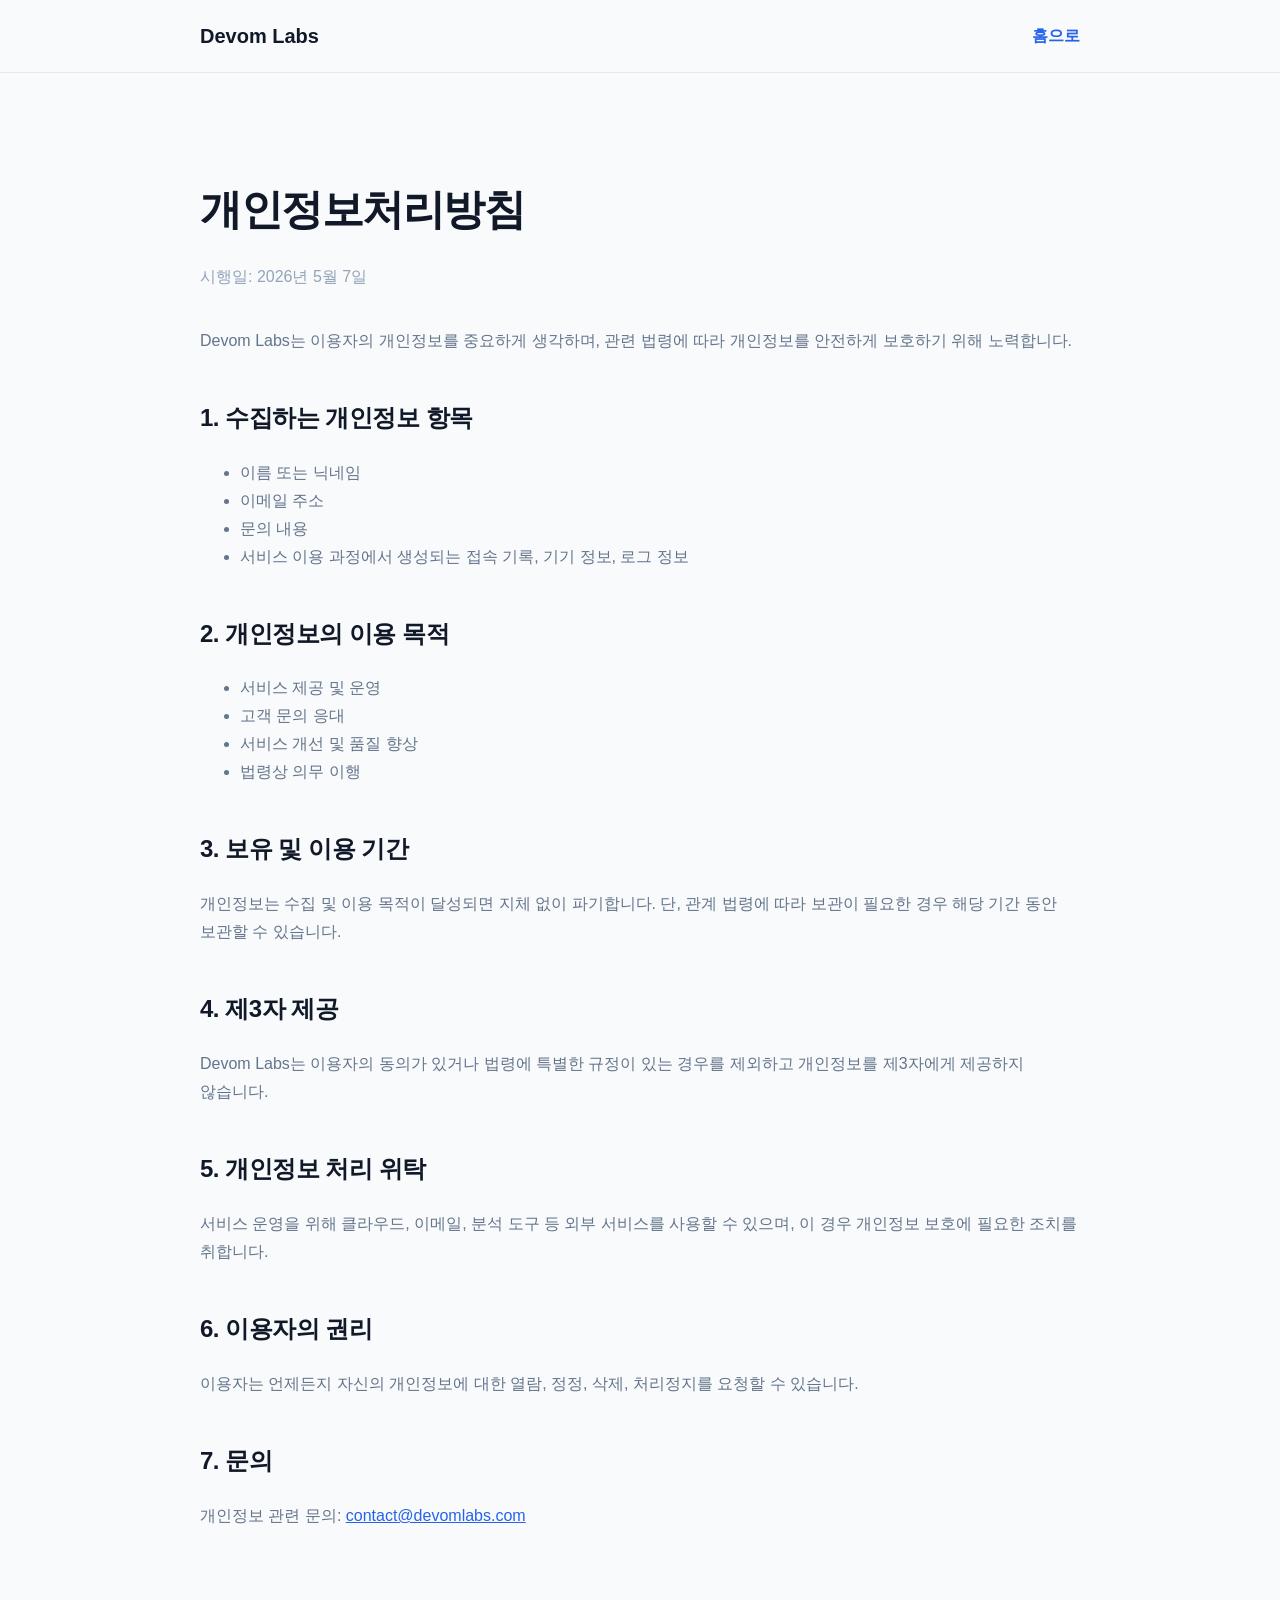
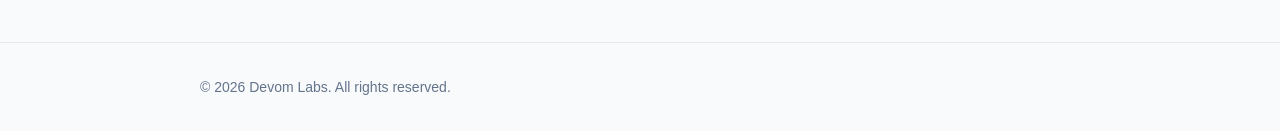
==== privacy/index.html @ fbe01d63 "Initial website" ====
<!-- privacy.html -->
<!DOCTYPE html>
<html lang="ko">
<head>
  <meta charset="UTF-8" />
  <meta name="viewport" content="width=device-width, initial-scale=1.0" />
  <title>개인정보처리방침 | Devom Labs</title>
  <style>
    body { margin:0; font-family:-apple-system,BlinkMacSystemFont,"Segoe UI","Apple SD Gothic Neo","Noto Sans KR",sans-serif; background:#f8fafc; color:#111827; line-height:1.75; word-break:keep-all; }
    .container { width:min(880px,calc(100% - 40px)); margin:0 auto; }
    header { border-bottom:1px solid #e5e7eb; background:rgba(248,250,252,.9); backdrop-filter:blur(14px); }
    .nav { height:72px; display:flex; align-items:center; justify-content:space-between; }
    .brand { font-weight:800; font-size:20px; text-decoration:none; color:#111827; }
    .home { color:#2563eb; text-decoration:none; font-weight:700; }
    main { padding:72px 0 96px; }
    h1 { font-size:42px; letter-spacing:-1.5px; margin-bottom:12px; }
    h2 { margin-top:42px; font-size:24px; letter-spacing:-.5px; }
    p, li { color:#64748b; }
    .date { color:#94a3b8; margin-bottom:36px; }
    a { color:#2563eb; }
    footer { border-top:1px solid #e5e7eb; padding:32px 0; color:#64748b; font-size:14px; }
  </style>
</head>
<body>
<header>
  <div class="container nav">
    <a class="brand" href="/">Devom Labs</a>
    <a class="home" href="/">홈으로</a>
  </div>
</header>

<main class="container">
  <h1>개인정보처리방침</h1>
  <p class="date">시행일: 2026년 5월 7일</p>

  <p>Devom Labs는 이용자의 개인정보를 중요하게 생각하며, 관련 법령에 따라 개인정보를 안전하게 보호하기 위해 노력합니다.</p>

  <h2>1. 수집하는 개인정보 항목</h2>
  <ul>
    <li>이름 또는 닉네임</li>
    <li>이메일 주소</li>
    <li>문의 내용</li>
    <li>서비스 이용 과정에서 생성되는 접속 기록, 기기 정보, 로그 정보</li>
  </ul>

  <h2>2. 개인정보의 이용 목적</h2>
  <ul>
    <li>서비스 제공 및 운영</li>
    <li>고객 문의 응대</li>
    <li>서비스 개선 및 품질 향상</li>
    <li>법령상 의무 이행</li>
  </ul>

  <h2>3. 보유 및 이용 기간</h2>
  <p>개인정보는 수집 및 이용 목적이 달성되면 지체 없이 파기합니다. 단, 관계 법령에 따라 보관이 필요한 경우 해당 기간 동안 보관할 수 있습니다.</p>

  <h2>4. 제3자 제공</h2>
  <p>Devom Labs는 이용자의 동의가 있거나 법령에 특별한 규정이 있는 경우를 제외하고 개인정보를 제3자에게 제공하지 않습니다.</p>

  <h2>5. 개인정보 처리 위탁</h2>
  <p>서비스 운영을 위해 클라우드, 이메일, 분석 도구 등 외부 서비스를 사용할 수 있으며, 이 경우 개인정보 보호에 필요한 조치를 취합니다.</p>

  <h2>6. 이용자의 권리</h2>
  <p>이용자는 언제든지 자신의 개인정보에 대한 열람, 정정, 삭제, 처리정지를 요청할 수 있습니다.</p>

  <h2>7. 문의</h2>
  <p>개인정보 관련 문의: <a href="mailto:contact@devomlabs.com">contact@devomlabs.com</a></p>
</main>

<footer>
  <div class="container">© 2026 Devom Labs. All rights reserved.</div>
</footer>
</body>
</html>
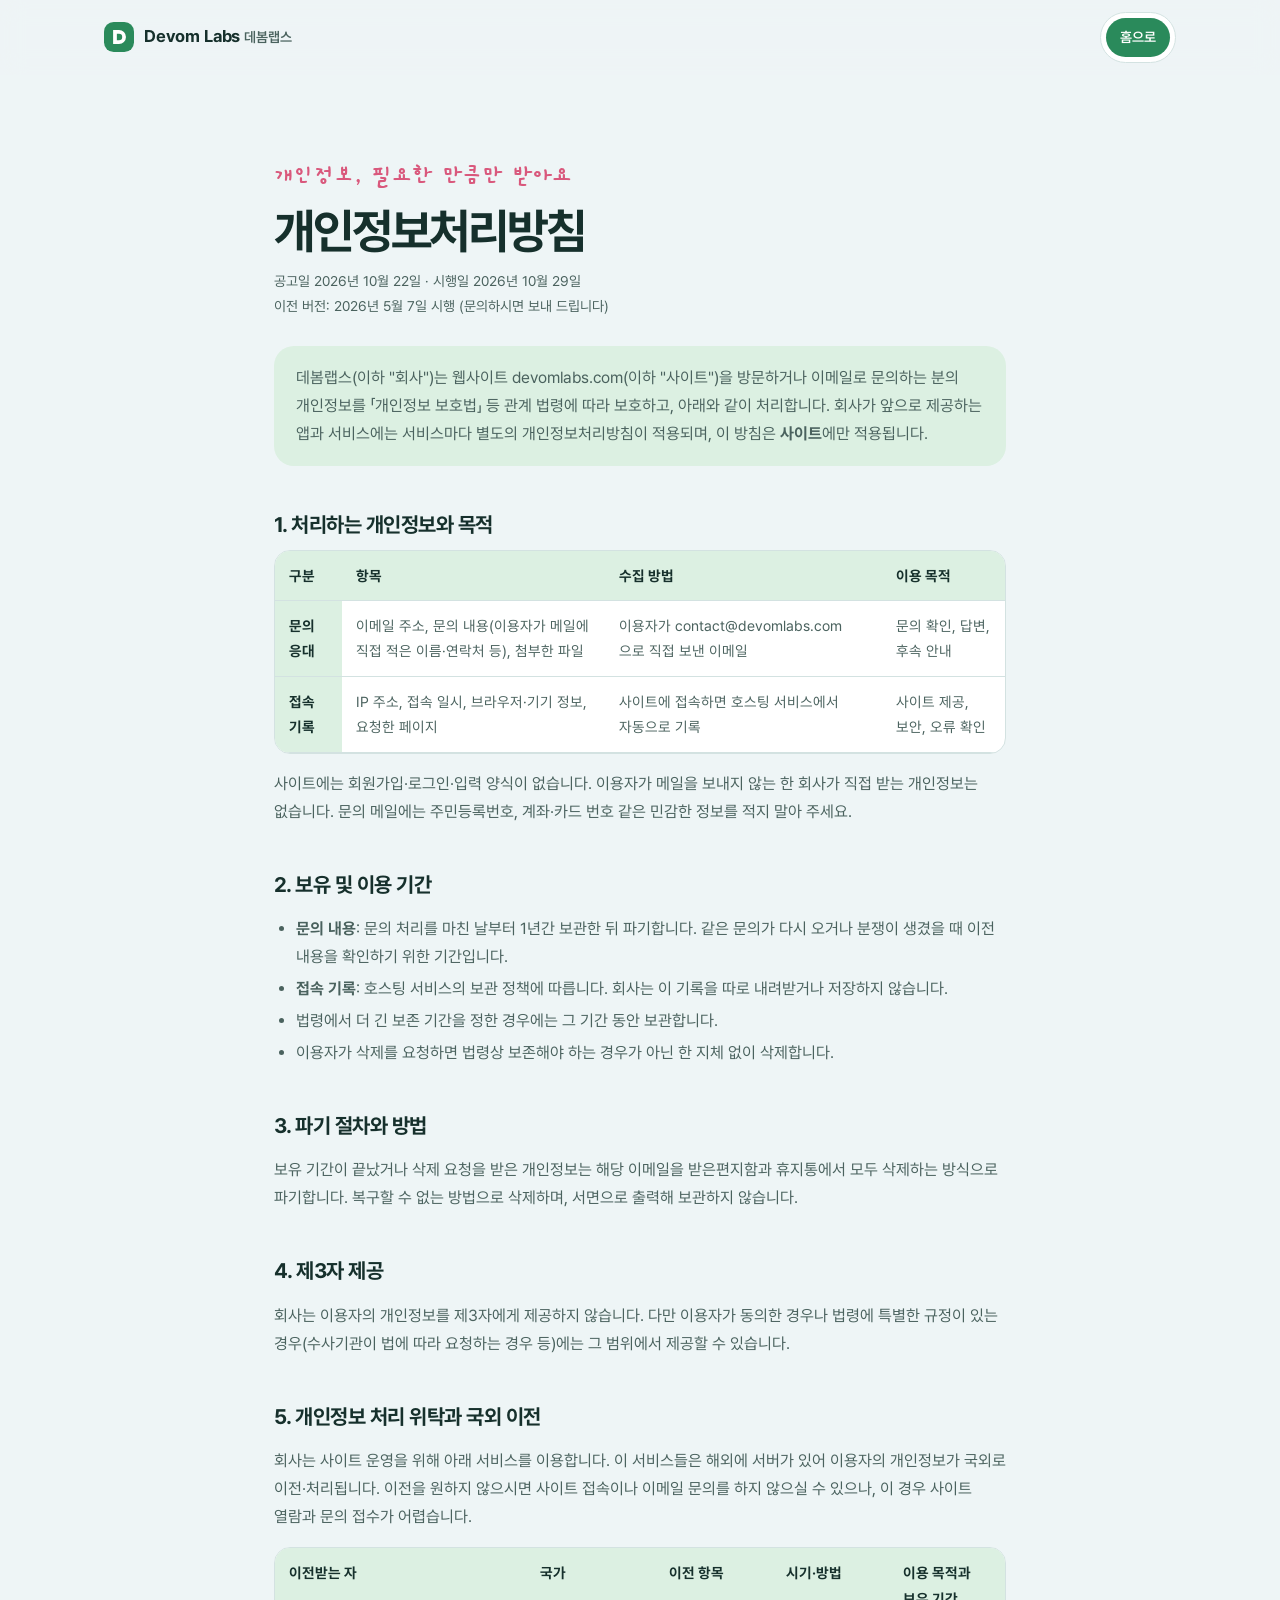
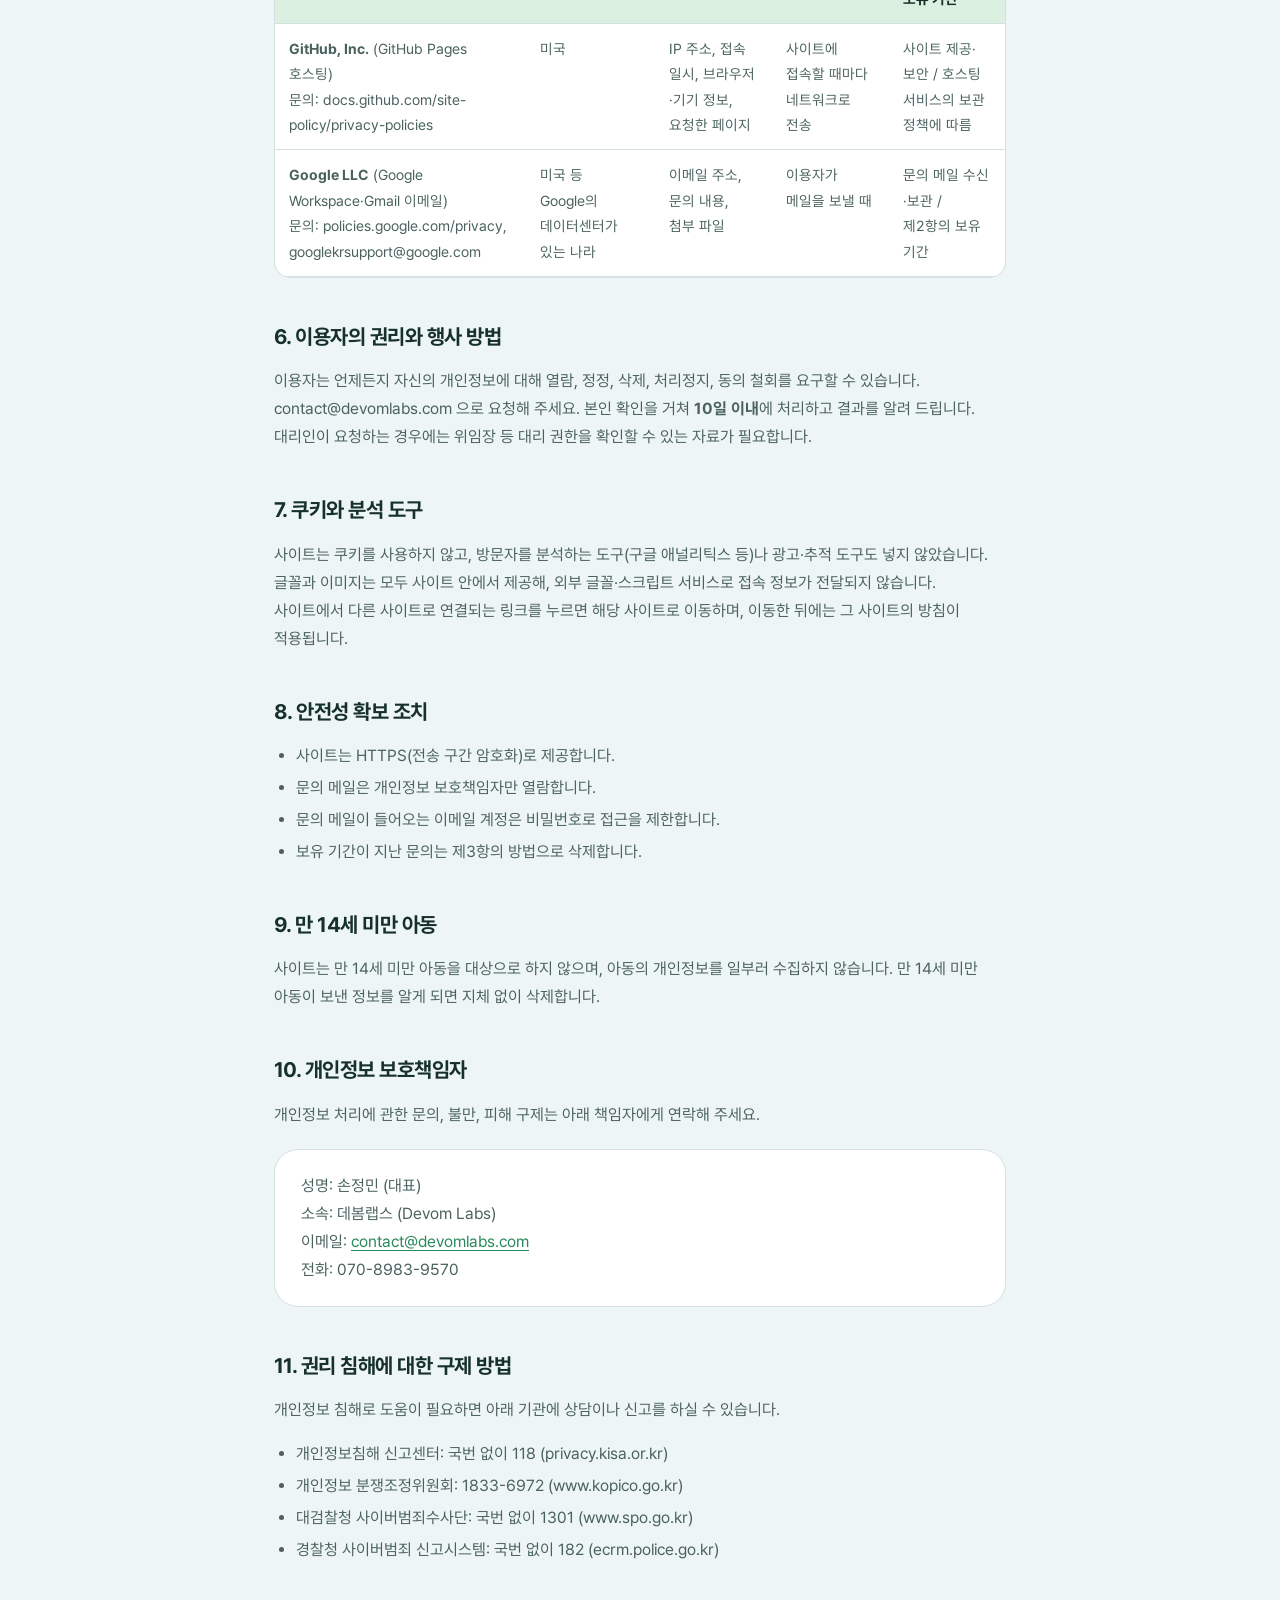
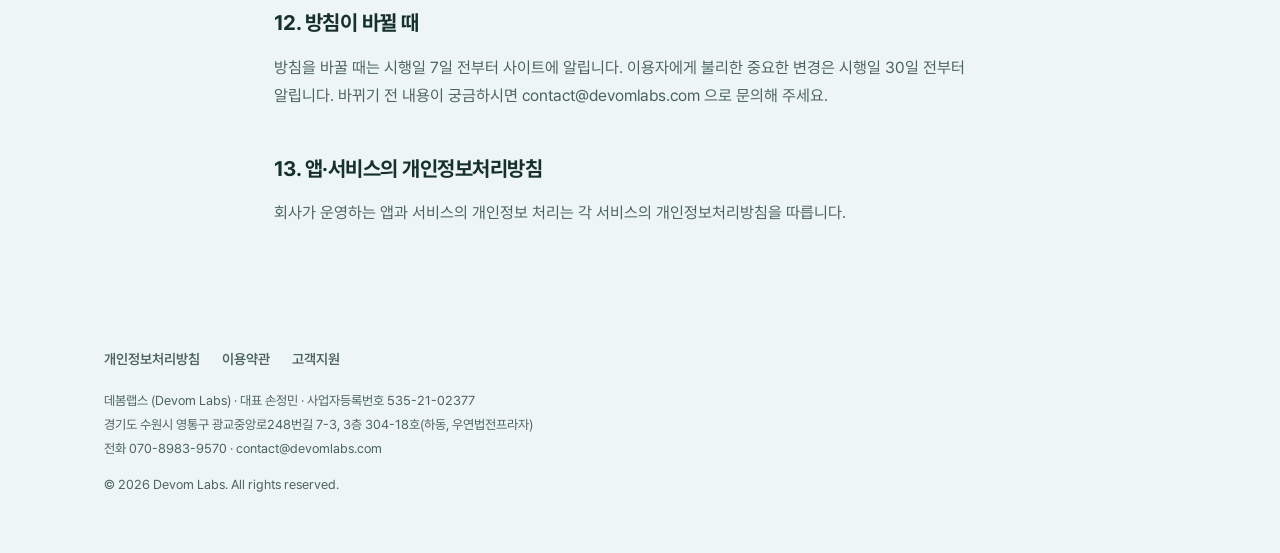
==== commit 1f90faef: "Add files via upload" ====
--- a/privacy/index.html
+++ b/privacy/index.html
@@ -1,74 +1,118 @@
-<!-- privacy.html -->
-<!DOCTYPE html>
+<!doctype html>
 <html lang="ko">
 <head>
-  <meta charset="UTF-8" />
-  <meta name="viewport" content="width=device-width, initial-scale=1.0" />
-  <title>개인정보처리방침 | Devom Labs</title>
-  <style>
-    body { margin:0; font-family:-apple-system,BlinkMacSystemFont,"Segoe UI","Apple SD Gothic Neo","Noto Sans KR",sans-serif; background:#f8fafc; color:#111827; line-height:1.75; word-break:keep-all; }
-    .container { width:min(880px,calc(100% - 40px)); margin:0 auto; }
-    header { border-bottom:1px solid #e5e7eb; background:rgba(248,250,252,.9); backdrop-filter:blur(14px); }
-    .nav { height:72px; display:flex; align-items:center; justify-content:space-between; }
-    .brand { font-weight:800; font-size:20px; text-decoration:none; color:#111827; }
-    .home { color:#2563eb; text-decoration:none; font-weight:700; }
-    main { padding:72px 0 96px; }
-    h1 { font-size:42px; letter-spacing:-1.5px; margin-bottom:12px; }
-    h2 { margin-top:42px; font-size:24px; letter-spacing:-.5px; }
-    p, li { color:#64748b; }
-    .date { color:#94a3b8; margin-bottom:36px; }
-    a { color:#2563eb; }
-    footer { border-top:1px solid #e5e7eb; padding:32px 0; color:#64748b; font-size:14px; }
-  </style>
+<meta charset="utf-8">
+<meta name="viewport" content="width=device-width, initial-scale=1, viewport-fit=cover">
+<meta name="color-scheme" content="light dark">
+<title>개인정보처리방침 | 데봄랩스</title>
+<meta name="description" content="데봄랩스 웹사이트 개인정보처리방침">
+<link rel="canonical" href="https://devomlabs.com/privacy/">
+<link rel="icon" href="data:image/svg+xml,%3Csvg xmlns='http://www.w3.org/2000/svg' viewBox='0 0 28 28'%3E%3Crect width='28' height='28' rx='9' fill='%232a8a5b'/%3E%3Cpath fill='white' fill-rule='evenodd' d='M8.5 7.5h5.5a6.5 6.5 0 0 1 0 13H8.5zM12 11v6h2a3 3 0 0 0 0-6z'/%3E%3C/svg%3E">
+<meta property="og:type" content="website">
+<meta property="og:site_name" content="데봄랩스 (Devom Labs)">
+<meta property="og:title" content="개인정보처리방침 | 데봄랩스">
+<meta property="og:description" content="데봄랩스 웹사이트 개인정보처리방침">
+<meta property="og:url" content="https://devomlabs.com/privacy/">
+<link rel="stylesheet" href="/assets/style.css">
+<script>
+if ('scrollRestoration' in history) history.scrollRestoration = 'manual';
+document.addEventListener('click', function (e) {
+  var a = e.target.closest && e.target.closest('a[href^="#"]');
+  if (!a) return;
+  var el = document.querySelector(a.getAttribute('href'));
+  if (!el) return;
+  e.preventDefault();
+  var reduce = window.matchMedia('(prefers-reduced-motion: reduce)').matches;
+  el.scrollIntoView({ behavior: reduce ? 'auto' : 'smooth', block: 'start' });
+  history.replaceState(null, '', a.getAttribute('href'));
+});
+</script>
 </head>
 <body>
-<header>
-  <div class="container nav">
-    <a class="brand" href="/">Devom Labs</a>
-    <a class="home" href="/">홈으로</a>
-  </div>
-</header>
+<header class="top"><div class="wrap">
+<a class="brand" href="/" aria-label="데봄랩스 홈"><svg class="brand-mark" viewBox="0 0 28 28" aria-hidden="true"><rect width="28" height="28" rx="9"/><path fill-rule="evenodd" d="M8.5 7.5h5.5a6.5 6.5 0 0 1 0 13H8.5zM12 11v6h2a3 3 0 0 0 0-6z"/></svg><span>Devom Labs <small>데봄랩스</small></span></a>
+<nav class="pill-nav" aria-label="주요 메뉴"><a class="go" href="/">홈으로</a></nav>
+</div></header>
+<main class="doc">
+<p class="eyebrow hand">개인정보, 필요한 만큼만 받아요</p>
+<h1>개인정보처리방침</h1>
+<p class="date">공고일 2026년 10월 22일 · 시행일 2026년 10월 29일<br>이전 버전: 2026년 5월 7일 시행 (문의하시면 보내 드립니다)</p>
+<div class="intro"><p>데봄랩스(이하 "회사")는 웹사이트 devomlabs.com(이하 "사이트")을 방문하거나 이메일로 문의하는 분의 개인정보를 「개인정보 보호법」 등 관계 법령에 따라 보호하고, 아래와 같이 처리합니다. 회사가 앞으로 제공하는 앱과 서비스에는 서비스마다 별도의 개인정보처리방침이 적용되며, 이 방침은 <strong>사이트</strong>에만 적용됩니다.</p></div>
 
-<main class="container">
-  <h1>개인정보처리방침</h1>
-  <p class="date">시행일: 2026년 5월 7일</p>
+<h2>1. 처리하는 개인정보와 목적</h2>
+<div class="tablewrap"><table>
+<thead><tr><th>구분</th><th>항목</th><th>수집 방법</th><th>이용 목적</th></tr></thead>
+<tbody>
+<tr><th>문의 응대</th><td>이메일 주소, 문의 내용(이용자가 메일에 직접 적은 이름·연락처 등), 첨부한 파일</td><td>이용자가 contact@devomlabs.com 으로 직접 보낸 이메일</td><td>문의 확인, 답변, 후속 안내</td></tr>
+<tr><th>접속 기록</th><td>IP 주소, 접속 일시, 브라우저·기기 정보, 요청한 페이지</td><td>사이트에 접속하면 호스팅 서비스에서 자동으로 기록</td><td>사이트 제공, 보안, 오류 확인</td></tr>
+</tbody></table></div>
+<p>사이트에는 회원가입·로그인·입력 양식이 없습니다. 이용자가 메일을 보내지 않는 한 회사가 직접 받는 개인정보는 없습니다. 문의 메일에는 주민등록번호, 계좌·카드 번호 같은 민감한 정보를 적지 말아 주세요.</p>
 
-  <p>Devom Labs는 이용자의 개인정보를 중요하게 생각하며, 관련 법령에 따라 개인정보를 안전하게 보호하기 위해 노력합니다.</p>
+<h2>2. 보유 및 이용 기간</h2>
+<ul>
+<li><strong>문의 내용</strong>: 문의 처리를 마친 날부터 1년간 보관한 뒤 파기합니다. 같은 문의가 다시 오거나 분쟁이 생겼을 때 이전 내용을 확인하기 위한 기간입니다.</li>
+<li><strong>접속 기록</strong>: 호스팅 서비스의 보관 정책에 따릅니다. 회사는 이 기록을 따로 내려받거나 저장하지 않습니다.</li>
+<li>법령에서 더 긴 보존 기간을 정한 경우에는 그 기간 동안 보관합니다.</li>
+<li>이용자가 삭제를 요청하면 법령상 보존해야 하는 경우가 아닌 한 지체 없이 삭제합니다.</li>
+</ul>
 
-  <h2>1. 수집하는 개인정보 항목</h2>
-  <ul>
-    <li>이름 또는 닉네임</li>
-    <li>이메일 주소</li>
-    <li>문의 내용</li>
-    <li>서비스 이용 과정에서 생성되는 접속 기록, 기기 정보, 로그 정보</li>
-  </ul>
+<h2>3. 파기 절차와 방법</h2>
+<p>보유 기간이 끝났거나 삭제 요청을 받은 개인정보는 해당 이메일을 받은편지함과 휴지통에서 모두 삭제하는 방식으로 파기합니다. 복구할 수 없는 방법으로 삭제하며, 서면으로 출력해 보관하지 않습니다.</p>
 
-  <h2>2. 개인정보의 이용 목적</h2>
-  <ul>
-    <li>서비스 제공 및 운영</li>
-    <li>고객 문의 응대</li>
-    <li>서비스 개선 및 품질 향상</li>
-    <li>법령상 의무 이행</li>
-  </ul>
+<h2>4. 제3자 제공</h2>
+<p>회사는 이용자의 개인정보를 제3자에게 제공하지 않습니다. 다만 이용자가 동의한 경우나 법령에 특별한 규정이 있는 경우(수사기관이 법에 따라 요청하는 경우 등)에는 그 범위에서 제공할 수 있습니다.</p>
 
-  <h2>3. 보유 및 이용 기간</h2>
-  <p>개인정보는 수집 및 이용 목적이 달성되면 지체 없이 파기합니다. 단, 관계 법령에 따라 보관이 필요한 경우 해당 기간 동안 보관할 수 있습니다.</p>
+<h2>5. 개인정보 처리 위탁과 국외 이전</h2>
+<p>회사는 사이트 운영을 위해 아래 서비스를 이용합니다. 이 서비스들은 해외에 서버가 있어 이용자의 개인정보가 국외로 이전·처리됩니다. 이전을 원하지 않으시면 사이트 접속이나 이메일 문의를 하지 않으실 수 있으나, 이 경우 사이트 열람과 문의 접수가 어렵습니다.</p>
+<div class="tablewrap"><table>
+<thead><tr><th>이전받는 자</th><th>국가</th><th>이전 항목</th><th>시기·방법</th><th>이용 목적과 보유 기간</th></tr></thead>
+<tbody>
+<tr><td><strong>GitHub, Inc.</strong> (GitHub Pages 호스팅)<br>문의: docs.github.com/site-policy/privacy-policies</td><td>미국</td><td>IP 주소, 접속 일시, 브라우저·기기 정보, 요청한 페이지</td><td>사이트에 접속할 때마다 네트워크로 전송</td><td>사이트 제공·보안 / 호스팅 서비스의 보관 정책에 따름</td></tr>
+<tr><td><strong>Google LLC</strong> (Google Workspace·Gmail 이메일)<br>문의: policies.google.com/privacy, googlekrsupport@google.com</td><td>미국 등 Google의 데이터센터가 있는 나라</td><td>이메일 주소, 문의 내용, 첨부 파일</td><td>이용자가 메일을 보낼 때</td><td>문의 메일 수신·보관 / 제2항의 보유 기간</td></tr>
+</tbody></table></div>
 
-  <h2>4. 제3자 제공</h2>
-  <p>Devom Labs는 이용자의 동의가 있거나 법령에 특별한 규정이 있는 경우를 제외하고 개인정보를 제3자에게 제공하지 않습니다.</p>
+<h2>6. 이용자의 권리와 행사 방법</h2>
+<p>이용자는 언제든지 자신의 개인정보에 대해 열람, 정정, 삭제, 처리정지, 동의 철회를 요구할 수 있습니다. contact@devomlabs.com 으로 요청해 주세요. 본인 확인을 거쳐 <strong>10일 이내</strong>에 처리하고 결과를 알려 드립니다. 대리인이 요청하는 경우에는 위임장 등 대리 권한을 확인할 수 있는 자료가 필요합니다.</p>
 
-  <h2>5. 개인정보 처리 위탁</h2>
-  <p>서비스 운영을 위해 클라우드, 이메일, 분석 도구 등 외부 서비스를 사용할 수 있으며, 이 경우 개인정보 보호에 필요한 조치를 취합니다.</p>
+<h2>7. 쿠키와 분석 도구</h2>
+<p>사이트는 쿠키를 사용하지 않고, 방문자를 분석하는 도구(구글 애널리틱스 등)나 광고·추적 도구도 넣지 않았습니다. 글꼴과 이미지는 모두 사이트 안에서 제공해, 외부 글꼴·스크립트 서비스로 접속 정보가 전달되지 않습니다. 사이트에서 다른 사이트로 연결되는 링크를 누르면 해당 사이트로 이동하며, 이동한 뒤에는 그 사이트의 방침이 적용됩니다.</p>
 
-  <h2>6. 이용자의 권리</h2>
-  <p>이용자는 언제든지 자신의 개인정보에 대한 열람, 정정, 삭제, 처리정지를 요청할 수 있습니다.</p>
+<h2>8. 안전성 확보 조치</h2>
+<ul>
+<li>사이트는 HTTPS(전송 구간 암호화)로 제공합니다.</li>
+<li>문의 메일은 개인정보 보호책임자만 열람합니다.</li>
+<li>문의 메일이 들어오는 이메일 계정은 비밀번호로 접근을 제한합니다.</li>
+<li>보유 기간이 지난 문의는 제3항의 방법으로 삭제합니다.</li>
+</ul>
 
-  <h2>7. 문의</h2>
-  <p>개인정보 관련 문의: <a href="mailto:contact@devomlabs.com">contact@devomlabs.com</a></p>
+<h2>9. 만 14세 미만 아동</h2>
+<p>사이트는 만 14세 미만 아동을 대상으로 하지 않으며, 아동의 개인정보를 일부러 수집하지 않습니다. 만 14세 미만 아동이 보낸 정보를 알게 되면 지체 없이 삭제합니다.</p>
+
+<h2>10. 개인정보 보호책임자</h2>
+<p>개인정보 처리에 관한 문의, 불만, 피해 구제는 아래 책임자에게 연락해 주세요.</p>
+<div class="box"><p style="margin:0">성명: 손정민 (대표)<br>소속: 데봄랩스 (Devom Labs)<br>이메일: <a href="mailto:contact@devomlabs.com">contact@devomlabs.com</a><br>전화: 070-8983-9570</p></div>
+
+<h2>11. 권리 침해에 대한 구제 방법</h2>
+<p>개인정보 침해로 도움이 필요하면 아래 기관에 상담이나 신고를 하실 수 있습니다.</p>
+<ul>
+<li>개인정보침해 신고센터: 국번 없이 118 (privacy.kisa.or.kr)</li>
+<li>개인정보 분쟁조정위원회: 1833-6972 (www.kopico.go.kr)</li>
+<li>대검찰청 사이버범죄수사단: 국번 없이 1301 (www.spo.go.kr)</li>
+<li>경찰청 사이버범죄 신고시스템: 국번 없이 182 (ecrm.police.go.kr)</li>
+</ul>
+
+<h2>12. 방침이 바뀔 때</h2>
+<p>방침을 바꿀 때는 시행일 7일 전부터 사이트에 알립니다. 이용자에게 불리한 중요한 변경은 시행일 30일 전부터 알립니다. 바뀌기 전 내용이 궁금하시면 contact@devomlabs.com 으로 문의해 주세요.</p>
+
+<h2>13. 앱·서비스의 개인정보처리방침</h2>
+<p>회사가 운영하는 앱과 서비스의 개인정보 처리는 각 서비스의 개인정보처리방침을 따릅니다.</p>
 </main>
-
-<footer>
-  <div class="container">© 2026 Devom Labs. All rights reserved.</div>
-</footer>
+<footer class="foot"><div class="wrap">
+<div class="links"><a href="/privacy/">개인정보처리방침</a><a href="/terms/">이용약관</a><a href="/support/">고객지원</a></div>
+<div>데봄랩스 (Devom Labs) · 대표 손정민 · 사업자등록번호 535-21-02377<br>
+경기도 수원시 영통구 광교중앙로248번길 7-3, 3층 304-18호(하동, 우연법전프라자)<br>
+전화 070-8983-9570 · <a href="mailto:contact@devomlabs.com">contact@devomlabs.com</a></div>
+<div class="copy">© 2026 Devom Labs. All rights reserved.</div>
+</div></footer>
 </body>
-</html>+</html>
--- a/assets/style.css
+++ b/assets/style.css
@@ -0,0 +1,203 @@
+@font-face { font-family: "Pretendard"; font-weight: 400; font-style: normal; font-display: swap; src: url("fonts/pretendard-400.woff2") format("woff2"); }
+@font-face { font-family: "Pretendard"; font-weight: 600; font-style: normal; font-display: swap; src: url("fonts/pretendard-600.woff2") format("woff2"); }
+@font-face { font-family: "Pretendard"; font-weight: 700; font-style: normal; font-display: swap; src: url("fonts/pretendard-700.woff2") format("woff2"); }
+@font-face { font-family: "Gaegu"; font-weight: 700; font-style: normal; font-display: swap; src: url("fonts/gaegu-113-700-normal.woff2") format("woff2"); unicode-range: U+5e,U+25b2,U+25b6,U+314e,U+ac24,U+ace1,U+ace4,U+ae68,U+af2d,U+b0d0,U+b0e5,U+b150,U+b155,U+b193,U+b2c9,U+b2dd,U+b3c8,U+b3fc,U+b410,U+b458,U+b4dd,U+b5a0,U+b5a4,U+b5bb,U+b7b5,U+b838,U+b840,U+b86f,U+b8f9,U+b960,U+b9e5,U+bab8,U+bb50,U+bc1d,U+bc24-bc25,U+bca8,U+bcbd,U+bd04,U+bd10,U+bd24,U+be48,U+be5b,U+be68,U+c05c,U+c12c,U+c140,U+c15c,U+c168,U+c194,U+c219,U+c27d,U+c2a8,U+c2f1,U+c2f8,U+c368,U+c554-c555,U+c559,U+c564,U+c5d8,U+c5fc,U+c625,U+c65c,U+c6b1,U+c728,U+c794,U+c84c,U+c88c,U+c8e0,U+c8fd,U+c998,U+c9dd,U+cc0d,U+cc30,U+ceec,U+cf13,U+cf1c,U+cf5c,U+d050,U+d07c,U+d0a8,U+d134,U+d138,U+d154,U+d1f4,U+d2bc,U+d329,U+d32c,U+d3d0,U+d3f4,U+d3fc,U+d56b,U+d5cc,U+d600-d601,U+d639,U+d6c8,U+d754,U+d765; }
+@font-face { font-family: "Gaegu"; font-weight: 700; font-style: normal; font-display: swap; src: url("fonts/gaegu-114-700-normal.woff2") format("woff2"); unicode-range: U+3c-3d,U+2026,U+24d2,U+314b,U+ac11,U+acf3,U+ad74,U+ad81,U+adf9,U+ae34,U+af43,U+afb8,U+b05d,U+b07c,U+b110,U+b118,U+b17c,U+b180,U+b18d,U+b192,U+b2cc,U+b355,U+b378,U+b4a4,U+b4ef,U+b78d,U+b799,U+b7a9,U+b7fd,U+b807,U+b80c,U+b839,U+b9b4,U+b9db,U+ba3c,U+bab0,U+bba4,U+bc94,U+be4c,U+c154,U+c1c4,U+c26c,U+c2ac,U+c2ed,U+c4f4,U+c55e,U+c561,U+c571,U+c5b5,U+c5c4,U+c654-c655,U+c695,U+c6e8,U+c6f9,U+c724,U+c751,U+c775,U+c7a0,U+c7c1,U+c874,U+c880,U+c9d5,U+c9f8,U+cabd,U+cc29,U+cc2c,U+cca8,U+ccab,U+ccd0,U+ce21,U+ce35,U+ce7c,U+ce90,U+cee8,U+cef4,U+cfe0,U+d070,U+d0b9,U+d0c1,U+d0c4,U+d0c8,U+d15c,U+d1a1,U+d2c0,U+d300,U+d314,U+d3ed,U+d478,U+d480,U+d48d,U+d508,U+d53d,U+d5e4,U+d611,U+d61c,U+d68d,U+d6a8,U+d798; }
+@font-face { font-family: "Gaegu"; font-weight: 700; font-style: normal; font-display: swap; src: url("fonts/gaegu-115-700-normal.woff2") format("woff2"); unicode-range: U+23,U+25,U+5f,U+a9,U+ac08,U+ac78,U+aca8,U+acac,U+ace8,U+ad70,U+adc0,U+addc,U+b137,U+b140,U+b208,U+b290,U+b2f5,U+b3c5,U+b3cc,U+b420,U+b429,U+b529,U+b530,U+b77d,U+b79c,U+b7a8,U+b7c9,U+b7f0,U+b7fc,U+b828,U+b860,U+b9ad,U+b9c1,U+b9c9,U+b9dd-b9de,U+b9e8,U+ba38-ba39,U+babb,U+bc00,U+bc8c,U+bca0,U+bca4,U+bcd1,U+bcfc,U+bd09,U+bdf0,U+be60,U+c0ad,U+c0b4,U+c0bc,U+c190,U+c1fc,U+c220,U+c288,U+c2b9,U+c2f6,U+c528,U+c545,U+c558,U+c5bc,U+c5d4,U+c600,U+c644,U+c6c0,U+c6c3,U+c721,U+c798,U+c7a1,U+c811,U+c838,U+c871,U+c904,U+c990,U+c9dc,U+cc38,U+cc44,U+cca0,U+cd1d,U+cd95,U+cda9,U+ce5c,U+cf00,U+cf58,U+d150,U+d22c,U+d305,U+d328,U+d37c,U+d3f0,U+d551,U+d5a5,U+d5c8,U+d5d8,U+d63c,U+d64d,U+d669,U+d734,U+d76c; }
+@font-face { font-family: "Gaegu"; font-weight: 700; font-style: normal; font-display: swap; src: url("fonts/gaegu-116-700-normal.woff2") format("woff2"); unicode-range: U+26,U+2b,U+3e,U+40,U+7e,U+ac01,U+ac19,U+ac1d,U+aca0,U+aca9,U+acb0,U+ad8c,U+ae09,U+ae38,U+ae40,U+aed8,U+b09c,U+b0a0,U+b108,U+b204,U+b298,U+b2d8,U+b2eb-b2ec,U+b2f4,U+b313,U+b358,U+b450,U+b4e0,U+b54c,U+b610,U+b780,U+b78c,U+b791,U+b8e8,U+b958,U+b974,U+b984,U+b9b0,U+b9bc-b9bd,U+b9ce,U+ba70,U+bbfc,U+bc0f,U+bc15,U+bc1b,U+bc31,U+bc95,U+bcc0,U+bcc4,U+bd81,U+bd88,U+c0c8,U+c11d,U+c13c,U+c158,U+c18d,U+c1a1,U+c21c,U+c4f0,U+c54a,U+c560,U+c5b8,U+c5c8,U+c5f4,U+c628,U+c62c,U+c678,U+c6cc,U+c808,U+c810,U+c885,U+c88b,U+c900,U+c988,U+c99d,U+c9c8,U+cc3d-cc3e,U+cc45,U+cd08,U+ce20,U+cee4,U+d074,U+d0a4,U+d0dd,U+d2b9,U+d3b8,U+d3c9,U+d488,U+d544,U+d559,U+d56d,U+d588,U+d615,U+d648,U+d655,U+d658,U+d65c; }
+@font-face { font-family: "Gaegu"; font-weight: 700; font-style: normal; font-display: swap; src: url("fonts/gaegu-117-700-normal.woff2") format("woff2"); unicode-range: U+d,U+48,U+7c,U+ac10,U+ac15,U+ac74,U+ac80,U+ac83,U+acc4,U+ad11,U+ad50,U+ad6d,U+adfc,U+ae00,U+ae08,U+ae4c,U+b0a8,U+b124,U+b144,U+b178,U+b274,U+b2a5,U+b2e8,U+b2f9,U+b354,U+b370,U+b418,U+b41c,U+b4f1,U+b514,U+b798,U+b808,U+b824-b825,U+b8cc,U+b978,U+b9d0,U+b9e4,U+baa9,U+bb3c,U+bc18,U+bc1c,U+bc30,U+bc84,U+bcf5,U+bcf8,U+bd84,U+be0c,U+be14,U+c0b0,U+c0c9,U+c0dd,U+c124,U+c2dd,U+c2e4,U+c2ec,U+c54c,U+c57c-c57d,U+c591,U+c5c5-c5c6,U+c5ed,U+c608,U+c640,U+c6b8,U+c6d4,U+c784,U+c7ac,U+c800-c801,U+c9c1,U+c9d1,U+cc28,U+cc98,U+cc9c,U+ccad,U+cd5c,U+cd94,U+cd9c,U+cde8,U+ce68,U+cf54,U+d0dc,U+d14c,U+d1a0,U+d1b5,U+d2f0,U+d30c,U+d310,U+d398,U+d45c,U+d50c,U+d53c,U+d560,U+d568,U+d589,U+d604,U+d6c4,U+d788; }
+@font-face { font-family: "Gaegu"; font-weight: 700; font-style: normal; font-display: swap; src: url("fonts/gaegu-118-700-normal.woff2") format("woff2"); unicode-range: U+39,U+49,U+4d-4e,U+a0,U+ac04,U+ac1c,U+ac70,U+ac8c,U+acbd,U+acf5,U+acfc,U+ad00,U+ad6c,U+adf8,U+b098,U+b0b4,U+b294,U+b2c8,U+b300,U+b3c4,U+b3d9,U+b4dc,U+b4e4,U+b77c,U+b7ec,U+b85d,U+b97c,U+b9c8,U+b9cc,U+ba54,U+ba74,U+ba85,U+baa8,U+bb34,U+bb38,U+bbf8,U+bc14,U+bc29,U+bc88,U+bcf4,U+bd80,U+be44,U+c0c1,U+c11c,U+c120,U+c131,U+c138,U+c18c,U+c218,U+c2b5,U+c2e0,U+c544,U+c548,U+c5b4,U+c5d0,U+c5ec,U+c5f0,U+c601,U+c624,U+c694,U+c6a9,U+c6b0,U+c6b4,U+c6d0,U+c704,U+c720,U+c73c,U+c740,U+c744,U+c74c,U+c758,U+c77c,U+c785,U+c788,U+c790-c791,U+c7a5,U+c804,U+c815,U+c81c,U+c870,U+c8fc,U+c911,U+c9c4,U+ccb4,U+ce58,U+ce74,U+d06c,U+d0c0,U+d130,U+d2b8,U+d3ec,U+d504,U+d55c,U+d569,U+d574,U+d638,U+d654,U+d68c; }
+@font-face { font-family: "Gaegu"; font-weight: 700; font-style: normal; font-display: swap; src: url("fonts/gaegu-119-700-normal.woff2") format("woff2"); unicode-range: U+20-22,U+27-2a,U+2c-38,U+3a-3b,U+3f,U+41-47,U+4a-4c,U+4f-5d,U+61-7b,U+7d,U+a1,U+ab,U+ae,U+b7,U+bb,U+bf,U+2013-2014,U+201c-201d,U+2122,U+ac00,U+ace0,U+ae30,U+b2e4,U+b85c,U+b9ac,U+c0ac,U+c2a4,U+c2dc,U+c774,U+c778,U+c9c0,U+d558; }
+
+:root {
+  --bg: #eef5f6;
+  --surface: #ffffff;
+  --text: #16302c;
+  --text-2: #4a625e;
+  --line: #d3e2e1;
+  --accent: #2a8a5b;
+  --accent-ink: #ffffff;
+  --mint: #dcf0e2;
+  --pink: #fde3ea;
+  --hl: #ffd0dd;
+  --butter: #fff0bd;
+  --note: #d9587c;
+  /* illustration palette */
+  --ink: #16302c;
+  --sky-1: #cfe8f3; --sky-2: #eaf6f2; --apt-sky: #d9eef6;
+  --sun: #ffd66b; --cloud: #ffffff;
+  --hill-1: #8fcb7b; --hill-2: #b3de95; --hill-3: #cfe9b8;
+  --leaf-1: #7cc36e; --leaf-2: #4fa86a;
+  --blossom: #f6b8c9; --blossom-edge: #e48da8;
+  --wall: #ffffff; --bld-2: #e9f4f8; --roof: #e7879f; --door: #8ec9e8; --glass: #cbeaf7;
+  --wood: #e2b77f; --branch: #7a5a48; --screen: #17302c; --screen-text: #9ff0b5;
+  --card-a: #dcf0e2; --card-b: #fde3ea; --card-c: #fff0bd;
+  --maxw: 1120px; --gutter: 24px;
+}
+@media (prefers-color-scheme: dark) {
+  :root {
+    --bg: #0d1b1e; --surface: #14282b; --text: #e6f2ee; --text-2: #9fb8b2; --line: #24393c;
+    --accent: #7fd6a2; --accent-ink: #0d1b1e;
+    --mint: #17332a; --pink: #3a2330; --hl: #6b2f48; --butter: #382f16; --note: #ff9db9;
+    --ink: #071012;
+    --sky-1: #0f2233; --sky-2: #1c3a4a; --apt-sky: #12293a;
+    --sun: #ffe9a3; --cloud: #2c4757;
+    --hill-1: #2f6a4c; --hill-2: #265a42; --hill-3: #1d4a38;
+    --leaf-1: #6cd08a; --leaf-2: #3e9a64;
+    --blossom: #f2a3bb; --blossom-edge: #c9708c;
+    --wall: #2a4048; --bld-2: #33505a; --roof: #b0546c; --door: #3c6e8c; --glass: #26424f;
+    --wood: #8a6a45; --branch: #5a4034; --screen: #0a1719; --screen-text: #8be6a8;
+    --card-a: #17332a; --card-b: #3a2330; --card-c: #382f16;
+  }
+}
+
+* { box-sizing: border-box; }
+html { -webkit-text-size-adjust: 100%; }
+body {
+  margin: 0; background: var(--bg); color: var(--text);
+  font-family: "Pretendard", -apple-system, BlinkMacSystemFont, "Apple SD Gothic Neo", "Noto Sans KR", "Segoe UI", sans-serif;
+  font-size: 16px; line-height: 1.75; word-break: keep-all; overflow-wrap: break-word;
+}
+a { color: inherit; text-decoration: none; }
+:focus-visible { outline: 2px solid var(--accent); outline-offset: 3px; border-radius: 6px; }
+.wrap { width: 100%; max-width: var(--maxw); margin-inline: auto; padding-inline: var(--gutter); }
+.hand { font-family: "Gaegu", "Pretendard", cursive; font-weight: 700; letter-spacing: 0; }
+.illo { display: block; }
+
+/* header */
+.top { position: sticky; top: 0; z-index: 20; padding-block: 12px; background: color-mix(in srgb, var(--bg) 82%, transparent); backdrop-filter: blur(12px); -webkit-backdrop-filter: blur(12px); }
+.top .wrap { display: flex; align-items: center; justify-content: space-between; gap: 16px; }
+.brand { display: flex; align-items: center; gap: 10px; font-weight: 800; font-size: 17px; letter-spacing: -0.01em; }
+.brand-mark { width: 30px; height: 30px; flex: none; }
+.brand-mark rect { fill: var(--accent); } .brand-mark path { fill: var(--accent-ink); }
+.brand small { font-weight: 600; color: var(--text-2); font-size: 14px; }
+.pill-nav { display: flex; align-items: center; gap: 2px; padding: 5px; background: var(--surface); border: 1px solid var(--line); border-radius: 999px; font-size: 14px; font-weight: 600; }
+.pill-nav a { padding: 7px 14px; border-radius: 999px; color: var(--text-2); }
+.pill-nav a:hover { color: var(--text); background: var(--mint); }
+.pill-nav .go { background: var(--accent); color: var(--accent-ink); }
+.pill-nav .go:hover { background: var(--accent); color: var(--accent-ink); filter: brightness(1.08); }
+
+/* hero */
+.hero { padding-top: clamp(40px, 7vw, 88px); }
+.hello { display: inline-block; margin: 0 0 14px; font-size: clamp(26px, 3.8vw, 34px); color: var(--note); transform: rotate(-2deg); transform-origin: left; }
+h1 { margin: 0 0 22px; font-size: clamp(40px, 7.6vw, 82px); line-height: 1.1; letter-spacing: -0.045em; font-weight: 800; text-wrap: balance; }
+h1 mark { background: linear-gradient(transparent 52%, var(--hl) 52%, var(--hl) 92%, transparent 92%); color: inherit; padding-inline: 2px; }
+.sub { max-width: 34em; margin: 0; font-size: clamp(17px, 2.1vw, 20px); color: var(--text-2); }
+.cta-row { margin-top: 32px; display: flex; flex-wrap: wrap; gap: 12px; }
+.btn { display: inline-flex; align-items: center; justify-content: center; gap: 8px; min-height: 48px; padding: 0 24px; border-radius: 999px; font-weight: 700; font-size: 15px; transition: transform .15s ease; }
+.btn:hover { transform: translateY(-2px); }
+.btn-main { background: var(--accent); color: var(--accent-ink); }
+.btn-soft { background: var(--surface); border: 1px solid var(--line); }
+.hero-scene { margin-top: clamp(32px, 6vw, 64px); }
+.hero-illo { width: 100%; height: clamp(310px, 43vw, 520px); }
+.hero-scene-in { border-radius: clamp(24px, 4vw, 44px) clamp(24px, 4vw, 44px) 0 0; overflow: hidden; }
+
+/* sections */
+section.s { padding-block: clamp(64px, 9vw, 120px); }
+.kicker { margin: 0 0 6px; font-size: clamp(26px, 3.6vw, 32px); color: var(--note); }
+h2 { margin: 0 0 16px; font-size: clamp(30px, 4.6vw, 48px); line-height: 1.18; letter-spacing: -0.04em; font-weight: 800; text-wrap: balance; }
+.lead { max-width: 36em; color: var(--text-2); font-size: 18px; margin: 0; }
+
+/* name equation */
+.name-sec { background: var(--surface); border-block: 1px solid var(--line); }
+.eq { display: flex; flex-wrap: wrap; align-items: center; gap: 12px 16px; margin: 28px 0 32px; }
+.chip { display: inline-flex; flex-direction: column; align-items: center; justify-content: center; min-width: 108px; padding: 14px 24px 12px; border-radius: 28px; font-size: clamp(30px, 5vw, 46px); font-weight: 800; letter-spacing: -0.04em; line-height: 1.1; }
+.chip small { font-size: 13px; font-weight: 600; letter-spacing: 0; color: var(--text-2); margin-top: 6px; }
+.chip.dev { background: var(--mint); font-family: ui-monospace, SFMono-Regular, Menlo, Consolas, monospace; letter-spacing: -0.02em; }
+.chip.bom { background: var(--pink); }
+.chip.out { background: var(--text); color: var(--bg); } .chip.out small { color: color-mix(in srgb, var(--bg) 70%, transparent); }
+.op { font-size: 30px; font-weight: 700; color: var(--text-2); }
+.name-story { max-width: 36em; font-size: 18px; margin: 0; }
+
+/* likes */
+.likes { display: grid; grid-template-columns: repeat(3, 1fr); gap: 20px; margin-top: 40px; }
+.like { background: var(--surface); border: 1px solid var(--line); border-radius: 28px; padding: 14px 14px 26px; transition: transform .2s ease; }
+.like:hover { transform: translateY(-4px) rotate(-.4deg); }
+.like .ic { width: 100%; height: auto; border-radius: 20px; }
+.like h3 { margin: 20px 12px 6px; font-size: 21px; letter-spacing: -0.03em; }
+.like p { margin: 0 12px; color: var(--text-2); font-size: 15.5px; }
+
+/* product */
+.product { display: grid; grid-template-columns: 1.05fr 1fr; gap: clamp(24px, 5vw, 56px); align-items: center; background: var(--butter); border-radius: 40px; padding: clamp(20px, 4vw, 40px); }
+.product .apt-illo { width: 100%; height: auto; border-radius: 28px; }
+.product .tagline { font-size: clamp(26px, 3.6vw, 34px); color: var(--note); margin: 0 0 4px; transform: rotate(-1.5deg); transform-origin: left; display: inline-block; }
+.product h3 { margin: 0 0 12px; font-size: clamp(30px, 4.4vw, 44px); line-height: 1.15; letter-spacing: -0.04em; font-weight: 800; }
+.product p { margin: 0 0 24px; font-size: 17px; }
+.app-row { display: flex; align-items: center; gap: 14px; flex-wrap: wrap; }
+.app-row img { width: 56px; height: 56px; border-radius: 16px; }
+
+/* growth */
+.grow-wrap { margin-top: 48px; display: grid; grid-template-columns: repeat(3, 1fr); gap: 0; position: relative; }
+.grow-wrap::before { content: ""; position: absolute; left: 6%; right: 6%; top: 138px; border-top: 3px dashed var(--line); z-index: 0; }
+.stage { position: relative; z-index: 1; text-align: center; padding-inline: 10px; }
+.stage .grow { width: min(180px, 100%); height: auto; margin-inline: auto; }
+.stage .no { display: inline-block; margin-top: 8px; font-size: 30px; color: var(--note); }
+.stage h3 { margin: 0 0 6px; font-size: 21px; letter-spacing: -0.03em; }
+.stage p { margin: 0 auto; max-width: 18em; color: var(--text-2); font-size: 15.5px; }
+
+/* contact */
+.contact { background: var(--pink); border-radius: 44px; padding: clamp(32px, 6vw, 72px); text-align: center; }
+.contact h2 { margin-bottom: 10px; }
+.contact p.lead { margin: 0 auto 28px; }
+.mail { display: inline-block; font-size: clamp(22px, 4.6vw, 44px); font-weight: 800; letter-spacing: -0.03em; padding: 14px 30px; border-radius: 999px; background: var(--surface); border: 2px solid var(--text); overflow-wrap: anywhere; transition: transform .15s ease; }
+.mail:hover { transform: translateY(-3px) rotate(-.6deg); }
+
+/* footer */
+.foot { padding-block: 56px 56px; font-size: 13px; color: var(--text-2); line-height: 1.85; }
+.foot .links { display: flex; flex-wrap: wrap; gap: 6px 22px; margin-bottom: 16px; font-size: 14px; font-weight: 600; }
+.foot a:hover { color: var(--text); text-decoration: underline; }
+.foot .copy { margin-top: 12px; }
+
+/* legal pages */
+.doc { max-width: 780px; margin-inline: auto; padding: clamp(40px, 7vw, 80px) var(--gutter) 48px; }
+.doc .eyebrow { margin: 0 0 8px; font-size: 24px; color: var(--note); }
+.doc h1 { font-size: clamp(32px, 5.4vw, 48px); margin-bottom: 12px; }
+.doc .date { color: var(--text-2); font-size: 14px; margin: 0 0 28px; }
+.doc .intro { background: var(--mint); border-radius: 20px; padding: 18px 22px; margin: 0 0 12px; color: var(--text); }
+.doc .intro p { margin: 0; }
+.doc h2 { font-size: 21px; letter-spacing: -0.025em; margin: 44px 0 10px; line-height: 1.4; }
+.doc h3 { font-size: 17px; margin: 24px 0 6px; }
+.doc p, .doc li { color: var(--text-2); }
+.doc li { margin-bottom: 4px; }
+.doc ul, .doc ol { padding-left: 22px; }
+.doc a { color: var(--accent); text-decoration: underline; text-underline-offset: 3px; }
+.doc table { width: 100%; border-collapse: collapse; margin: 12px 0; font-size: 14.5px; }
+.doc th, .doc td { text-align: left; vertical-align: top; padding: 12px 14px; border-bottom: 1px solid var(--line); color: var(--text-2); }
+.doc th { color: var(--text); font-weight: 700; background: var(--mint); }
+.doc .tablewrap { overflow-x: auto; border: 1px solid var(--line); border-radius: 16px; background: var(--surface); }
+.doc .tablewrap table { margin: 0; min-width: 560px; }
+.doc .box { background: var(--surface); border: 1px solid var(--line); border-radius: 24px; padding: 22px 26px; margin-top: 20px; }
+.doc .box h2 { margin-top: 0; }
+.todo { background: var(--butter); border-bottom: 2px dotted var(--note); padding: 0 3px; border-radius: 3px; color: var(--text); }
+
+@media (max-width: 860px) {
+  .product { grid-template-columns: 1fr; border-radius: 32px; }
+  .likes { grid-template-columns: 1fr; }
+  .like { display: grid; grid-template-columns: 150px 1fr; gap: 0 12px; align-items: center; padding: 12px; }
+  .like h3, .like p { margin-left: 4px; margin-right: 4px; }
+  .like h3 { align-self: end; margin-top: 0; }
+  .like p { align-self: start; grid-column: 2; }
+  .like .ic { grid-row: 1 / span 2; }
+  .grow-wrap { grid-template-columns: 1fr; gap: 28px; }
+  .grow-wrap::before { display: none; }
+  .stage { display: grid; grid-template-columns: 120px 1fr; text-align: left; align-items: center; gap: 0 16px; padding: 0; }
+  .stage .grow { grid-row: 1 / span 3; width: 120px; }
+  .stage p { margin: 0; }
+  .stage .no { margin: 0; }
+}
+@media (max-width: 560px) {
+  :root { --gutter: 20px; }
+  .hero-illo { height: 250px; }
+  .hero-illo .note text { font-size: 33px; }
+  .eq { gap: 8px; flex-wrap: nowrap; justify-content: space-between; }
+  .chip { min-width: 0; padding: 12px 12px 10px; font-size: 28px; border-radius: 22px; flex: 1 1 0; }
+  .chip small { font-size: 10.5px; text-align: center; line-height: 1.3; }
+  .op { font-size: 22px; }
+  .contact { padding: 36px 20px; }
+  .mail { font-size: clamp(17px, 5.3vw, 28px); padding: 12px 16px; }
+  .pill-nav a:not(.go) { display: none; }
+  .brand small { display: none; }
+  .like { grid-template-columns: 112px 1fr; }
+  .contact { border-radius: 32px; }
+}
+@media (prefers-reduced-motion: reduce) { .btn, .like, .mail { transition: none; } .like:hover, .btn:hover, .mail:hover { transform: none; } }
